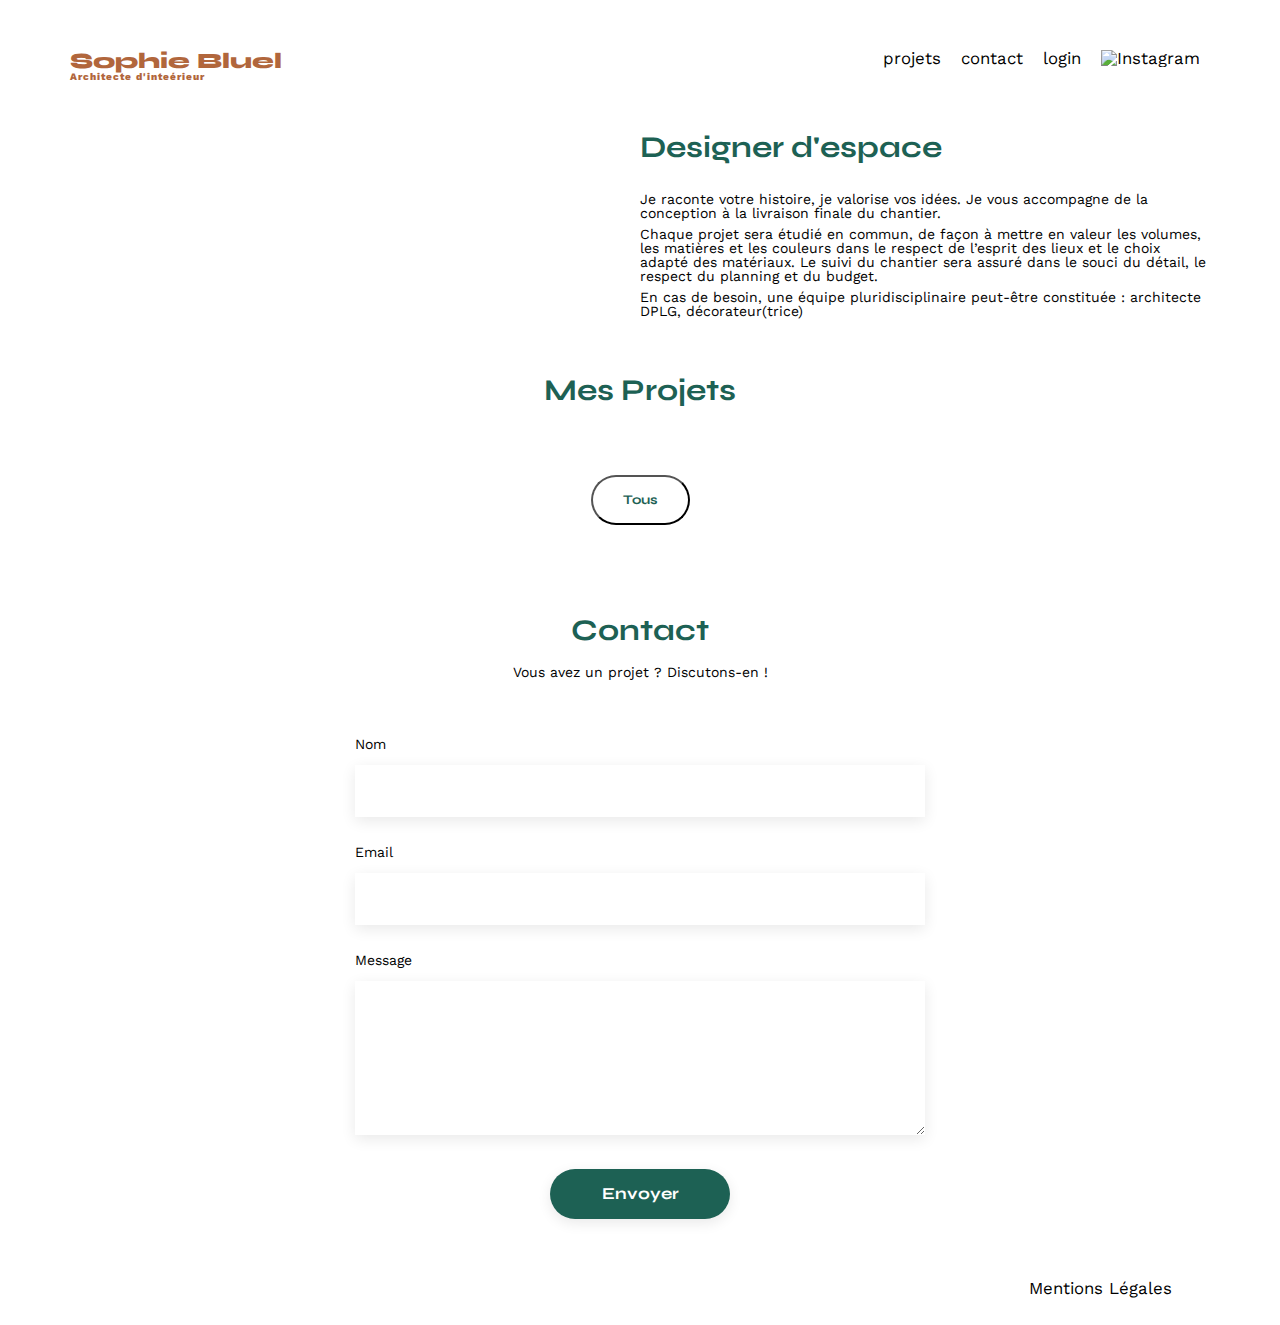
==== FrontEnd/index.html @ 2c7fe856 "feat: added filter buttons" ====
<!DOCTYPE html>
<html lang="fr">
<head>
	<meta charset="UTF-8">
	<title>Sophie Bluel - Architecte d'intérieur</title>
	<meta name="viewport" content="width=device-width, initial-scale=1.0">
	<link rel="preconnect" href="https://fonts.googleapis.com">
	<link rel="preconnect" href="https://fonts.gstatic.com" crossorigin>
	<link href="https://fonts.googleapis.com/css2?family=Syne:wght@700;800&family=Work+Sans&display=swap" rel="stylesheet">
	<meta name="description" content="">
	<link rel="stylesheet" href="./assets/style.css">
</head>
<body>
<header>
	<h1>Sophie Bluel <span>Architecte d'inteérieur</span></h1>
	<nav>
		<ul>
			<li>projets</li>
			<li>contact</li>
			<li>login</li>
			<li><img src="./assets/icons/instagram.png" alt="Instagram"></li>
		</ul>
	</nav>
</header>
<main>
	<section id="introduction">
		<figure>
			<img src="./assets/images/sophie-bluel.png" alt="">
		</figure>
		<article>
			<h2>Designer d'espace</h2>
			<p>Je raconte votre histoire, je valorise vos idées. Je vous accompagne de la conception à la livraison finale du chantier.</p>
			<p>Chaque projet sera étudié en commun, de façon à mettre en valeur les volumes, les matières et les couleurs dans le respect de l’esprit des lieux et le choix adapté des matériaux. Le suivi du chantier sera assuré dans le souci du détail, le respect du planning et du budget.</p>
			<p>En cas de besoin, une équipe pluridisciplinaire peut-être constituée : architecte DPLG, décorateur(trice)</p>
		</article>
	</section>
	<section id="portfolio">
		<h2>Mes Projets</h2>
		<div class="filters">
			<button>Tous</button>
			</div>
		<div class="gallery">
		</div>
	</section>
	<section id="contact">
		<h2>Contact</h2>
		<p>Vous avez un projet ? Discutons-en !</p>
		<form action="#" method="post">
			<label for="name">Nom</label>
			<input type="text" name="name" id="name">
			<label for="email">Email</label>
			<input type="email" name="email" id="email">
			<label for="message">Message</label>
			<textarea name="message" id="message" cols="30" rows="10"></textarea>
			<input type="submit" value="Envoyer">
		</form>
	</section>
</main>

<footer>
	<nav>
		<ul>
			<li>Mentions Légales</li>
		</ul>
	</nav>
</footer>
<script src="./script.js"></script>
</body>
</html>
---- FrontEnd/assets/style.css ----
/* http://meyerweb.com/eric/tools/css/reset/
   v2.0 | 20110126
   License: none (public domain)
*/

html, body, div, span, applet, object, iframe,
h1, h2, h3, h4, h5, h6, p, blockquote, pre,
a, abbr, acronym, address, big, cite, code,
del, dfn, em, img, ins, kbd, q, s, samp,
small, strike, strong, sub, sup, tt, var,
b, u, i, center,
dl, dt, dd, ol, ul, li,
fieldset, form, label, legend,
table, caption, tbody, tfoot, thead, tr, th, td,
article, aside, canvas, details, embed,
figure, figcaption, footer, header, hgroup,
menu, nav, output, ruby, section, summary,
time, mark, audio, video {
	margin: 0;
	padding: 0;
	border: 0;
	font-size: 100%;
	font: inherit;
	vertical-align: baseline;
}
/* HTML5 display-role reset for older browsers */
article, aside, details, figcaption, figure,
footer, header, hgroup, menu, nav, section {
	display: block;
}
body {
	line-height: 1;
}
ol, ul {
	list-style: none;
}
blockquote, q {
	quotes: none;
}
blockquote:before, blockquote:after,
q:before, q:after {
	content: '';
	content: none;
}
table {
	border-collapse: collapse;
	border-spacing: 0;
}
/** end reset css**/
body {
	max-width: 1140px;
	margin:auto;
	font-family: 'Work Sans' ;
	font-size: 14px;
}
header {
	display: flex;
	justify-content: space-between;
	margin: 50px 0
}
section {
	margin: 50px 0
}

h1{
	display: flex;
	flex-direction: column;
	font-family: 'Syne';
	font-size: 22px;
	font-weight: 800;
	color: #B1663C
}

h1 > span {
	font-family: 'Work Sans';
	font-size:10px;
	letter-spacing: 0.1em;
;
}

h2{
	font-family: 'Syne';
	font-weight: 700;
	font-size: 30px;
	color: #1D6154
}
nav ul {
	display: flex;
	align-items: center;
	list-style-type: none;

}
nav li {
	padding: 0 10px;
	font-size: 1.2em;
}

li:hover {
	color: #B1663C;
}
#introduction {
	display: flex;
	align-items: center;
}
#introduction figure {
	flex: 1
}
#introduction img {
	display: block;
	margin: auto;
	width: 80%;
}

#introduction article {
	flex: 1
}
#introduction h2 {
	margin-bottom: 1em;
}

#introduction p {
	margin-bottom: 0.5em;
}
#portfolio h2 {
	text-align: center;
	margin-bottom: 1em;
}
.gallery {
	width: 100%;
	display: grid;
	grid-template-columns: 1fr 1fr 1fr;
	grid-column-gap: 20px;
	grid-row-gap: 20px;
}

.gallery img {
	width: 100%;

}

.filters{
	display: flex;
	justify-content: center;
	gap: 10px;
}

#portfolio button{
	height: 50px;
	width: auto;
	font-family: 'Syne';
	font-weight: 700;
	color: #1D6154;
	background-color: white;
	text-align: center;
	border-radius: 60px;
	padding: 8px 30px 8px 30px;
	margin: 40px 0px 40px 0px;
}

.hidden {
	display: none;
}

#contact {
	width: 50%;
margin: auto;
}
#contact > * {
	text-align: center;

}
#contact h2{
	margin-bottom: 20px;
}
#contact form {
	text-align: left;
	margin-top:30px;
	display: flex;
	flex-direction: column;
}

#contact input {
	height: 50px;
	font-size: 1.2em;
	border: none;
	box-shadow: 0px 4px 14px rgba(0, 0, 0, 0.09);
}
#contact label {
	margin: 2em 0 1em 0;
}
#contact textarea {
	border: none;
	box-shadow: 0px 4px 14px rgba(0, 0, 0, 0.09);
}

input[type="submit"]{
	font-family: 'Syne';
	font-weight: 700;
	color: white;
	background-color: #1D6154;
	margin : 2em auto ;
	width: 180px;
	text-align: center;
	border-radius: 60px ;
}

footer nav ul {
	display: flex;
	justify-content: flex-end;
	margin: 2em
}
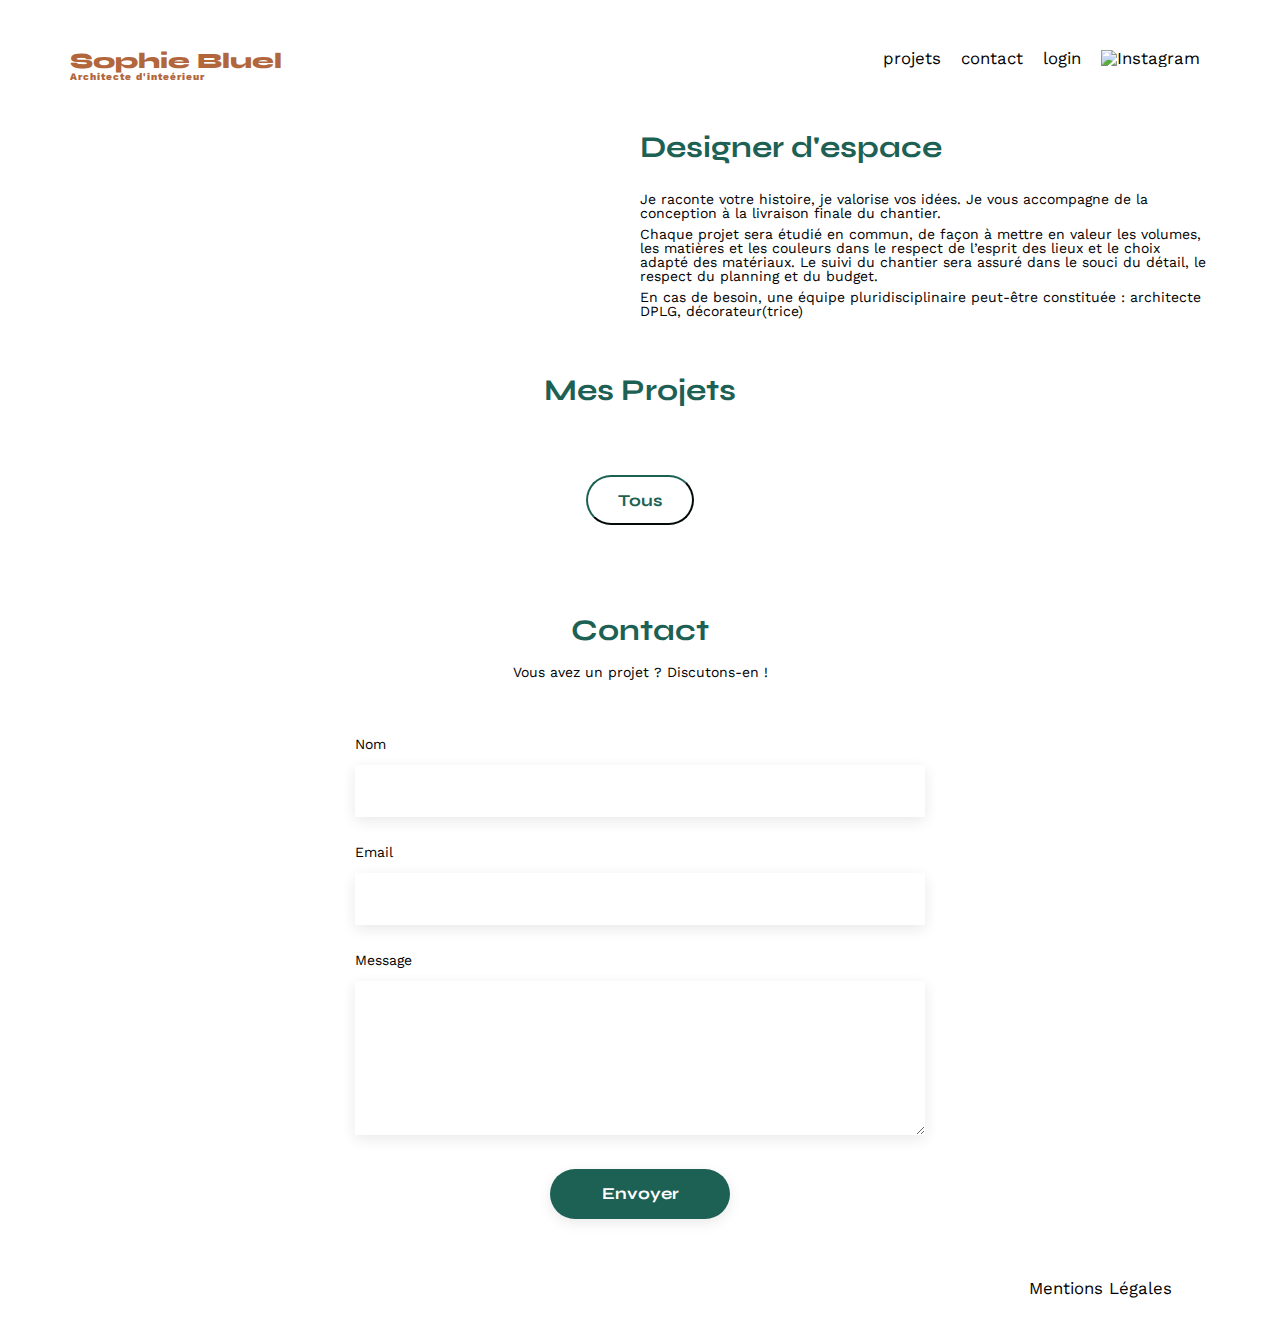
==== commit 1a7b5035: "feat: made filter buttons functional" ====
--- a/FrontEnd/index.html
+++ b/FrontEnd/index.html
@@ -37,7 +37,7 @@
 	<section id="portfolio">
 		<h2>Mes Projets</h2>
 		<div class="filters">
-			<button>Tous</button>
+			<button class="filterbtn" id="*">Tous</button>
 			</div>
 		<div class="gallery">
 		</div>
--- a/FrontEnd/assets/style.css
+++ b/FrontEnd/assets/style.css
@@ -144,17 +144,25 @@
 	gap: 10px;
 }
 
-#portfolio button{
+#portfolio .filterbtn {
 	height: 50px;
 	width: auto;
 	font-family: 'Syne';
 	font-weight: 700;
+	font-size: 1.2em;
 	color: #1D6154;
+	border-color: #1D6154;
 	background-color: white;
 	text-align: center;
 	border-radius: 60px;
 	padding: 8px 30px 8px 30px;
 	margin: 40px 0px 40px 0px;
+}
+
+#portfolio .filterbtn.active{
+	color: white;
+	background-color: #1D6154;
+	border-color: #1D6154;
 }
 
 .hidden {
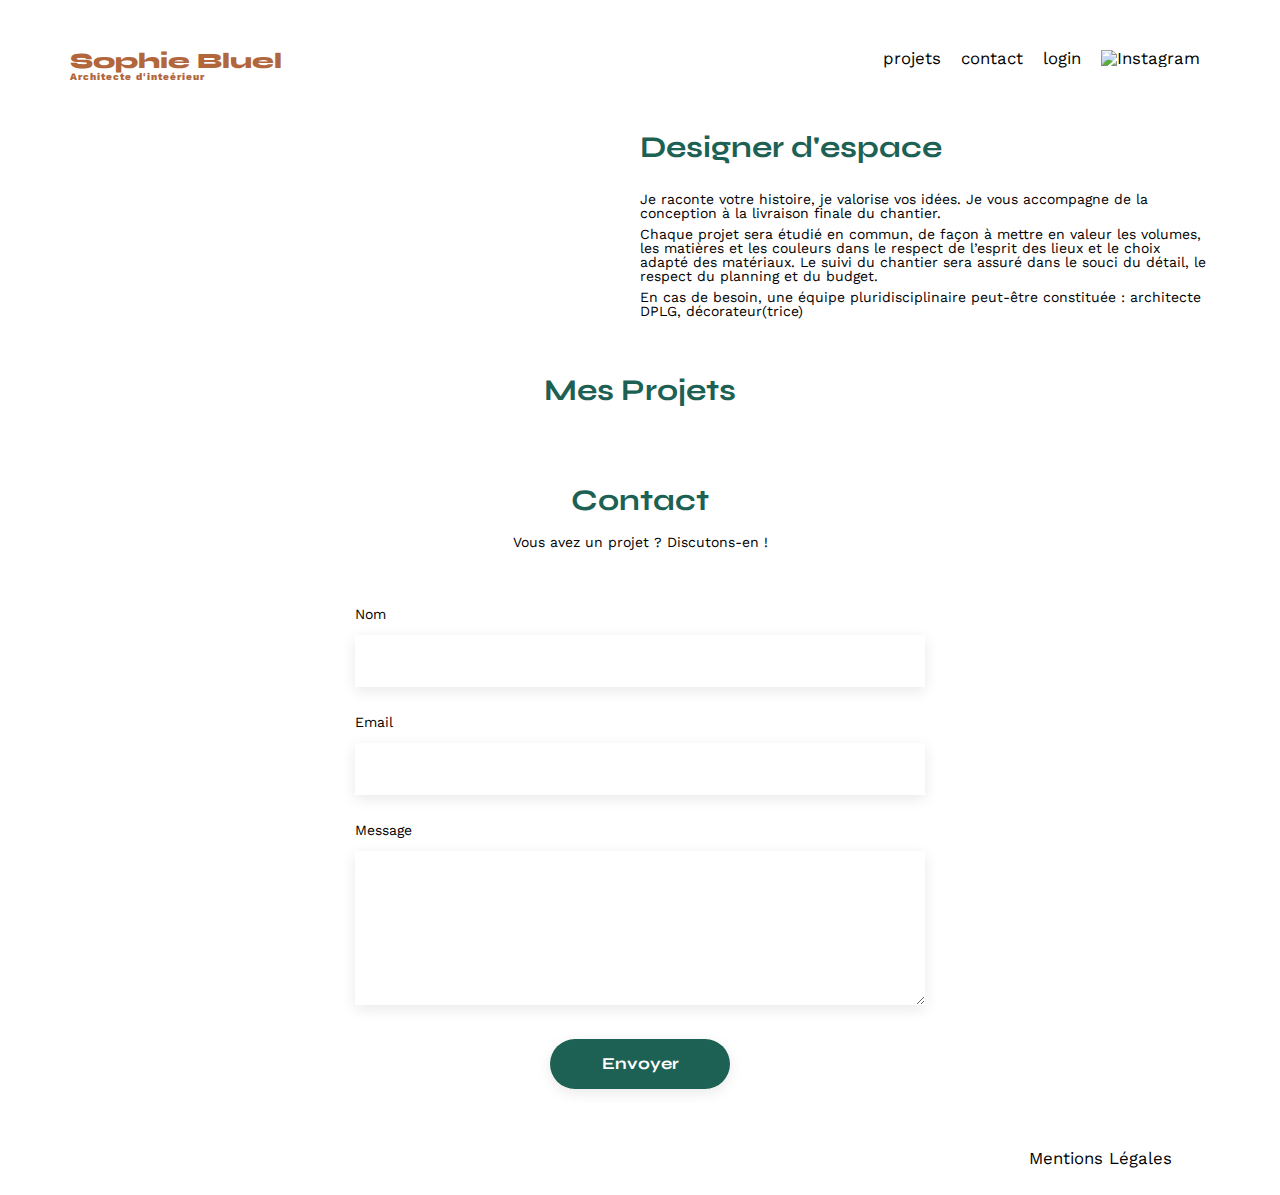
==== commit 2abb9685: "fix: optimized script code and started login page" ====
--- a/FrontEnd/index.html
+++ b/FrontEnd/index.html
@@ -37,7 +37,6 @@
 	<section id="portfolio">
 		<h2>Mes Projets</h2>
 		<div class="filters">
-			<button class="filterbtn" id="*">Tous</button>
 			</div>
 		<div class="gallery">
 		</div>
@@ -64,6 +63,6 @@
 		</ul>
 	</nav>
 </footer>
-<script src="./script.js"></script>
+<script type="module" src="./script.js"></script>
 </body>
 </html>
--- a/FrontEnd/assets/style.css
+++ b/FrontEnd/assets/style.css
@@ -201,6 +201,43 @@
 	box-shadow: 0px 4px 14px rgba(0, 0, 0, 0.09);
 }
 
+#login {
+	width: 50%;
+margin: auto;
+}
+#login > * {
+	text-align: center;
+
+}
+#login h2{
+	margin-bottom: 20px;
+}
+#login form {
+	text-align: left;
+	margin-top:30px;
+	display: flex;
+	flex-direction: column;
+}
+
+#login input {
+	height: 50px;
+	font-size: 1.2em;
+	border: none;
+	box-shadow: 0px 4px 14px rgba(0, 0, 0, 0.09);
+}
+#login label {
+	margin: 2em 0 1em 0;
+}
+#login textarea {
+	border: none;
+	box-shadow: 0px 4px 14px rgba(0, 0, 0, 0.09);
+}
+#login a{
+	margin: 1em auto;
+	color: black;
+	text-decoration: underline;
+}
+
 input[type="submit"]{
 	font-family: 'Syne';
 	font-weight: 700;
@@ -215,6 +252,6 @@
 footer nav ul {
 	display: flex;
 	justify-content: flex-end;
-	margin: 2em
-}
-
+	margin: 2em;
+}
+
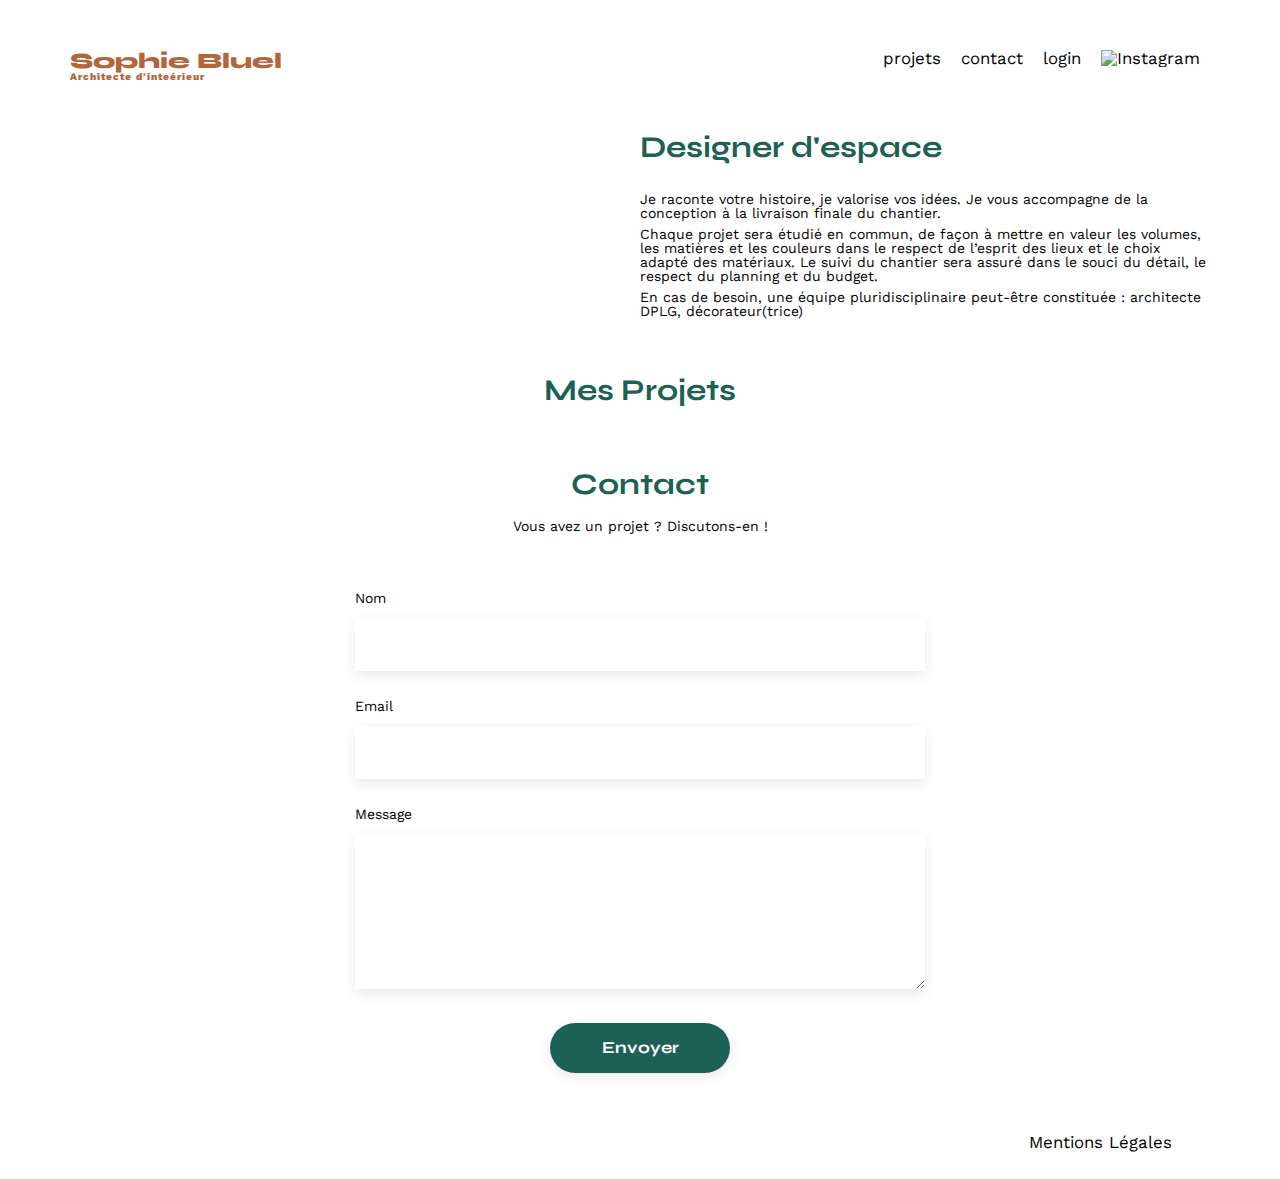
==== commit 8a60b24d: "feat: updated login page and admin homepage" ====
--- a/FrontEnd/index.html
+++ b/FrontEnd/index.html
@@ -1,68 +1,88 @@
 <!DOCTYPE html>
 <html lang="fr">
-<head>
-	<meta charset="UTF-8">
-	<title>Sophie Bluel - Architecte d'intérieur</title>
-	<meta name="viewport" content="width=device-width, initial-scale=1.0">
-	<link rel="preconnect" href="https://fonts.googleapis.com">
-	<link rel="preconnect" href="https://fonts.gstatic.com" crossorigin>
-	<link href="https://fonts.googleapis.com/css2?family=Syne:wght@700;800&family=Work+Sans&display=swap" rel="stylesheet">
-	<meta name="description" content="">
-	<link rel="stylesheet" href="./assets/style.css">
-</head>
-<body>
-<header>
-	<h1>Sophie Bluel <span>Architecte d'inteérieur</span></h1>
-	<nav>
-		<ul>
-			<li>projets</li>
-			<li>contact</li>
-			<li>login</li>
-			<li><img src="./assets/icons/instagram.png" alt="Instagram"></li>
-		</ul>
-	</nav>
-</header>
-<main>
-	<section id="introduction">
-		<figure>
-			<img src="./assets/images/sophie-bluel.png" alt="">
-		</figure>
-		<article>
-			<h2>Designer d'espace</h2>
-			<p>Je raconte votre histoire, je valorise vos idées. Je vous accompagne de la conception à la livraison finale du chantier.</p>
-			<p>Chaque projet sera étudié en commun, de façon à mettre en valeur les volumes, les matières et les couleurs dans le respect de l’esprit des lieux et le choix adapté des matériaux. Le suivi du chantier sera assuré dans le souci du détail, le respect du planning et du budget.</p>
-			<p>En cas de besoin, une équipe pluridisciplinaire peut-être constituée : architecte DPLG, décorateur(trice)</p>
-		</article>
-	</section>
-	<section id="portfolio">
-		<h2>Mes Projets</h2>
-		<div class="filters">
+  <head>
+    <meta charset="UTF-8" />
+    <title>Sophie Bluel - Architecte d'intérieur</title>
+    <meta name="viewport" content="width=device-width, initial-scale=1.0" />
+    <link rel="preconnect" href="https://fonts.googleapis.com" />
+    <link rel="preconnect" href="https://fonts.gstatic.com" crossorigin />
+    <link
+      href="https://fonts.googleapis.com/css2?family=Syne:wght@700;800&family=Work+Sans&display=swap"
+      rel="stylesheet"
+    />
+    <meta name="description" content="" />
+    <link rel="stylesheet" href="./assets/style.css" />
+
+    <script
+      src="https://kit.fontawesome.com/2e2c581dfe.js"
+      crossorigin="anonymous"
+    ></script>
+  </head>
+  <body>
+    <header>
+      <h1>Sophie Bluel <span>Architecte d'inteérieur</span></h1>
+      <nav>
+        <ul>
+          <li>projets</li>
+          <li>contact</li>
+          <li>login</li>
+          <li><img src="./assets/icons/instagram.png" alt="Instagram" /></li>
+        </ul>
+      </nav>
+    </header>
+    <main>
+      <section id="introduction">
+        <figure>
+          <img src="./assets/images/sophie-bluel.png" alt="" />
+        </figure>
+        <article>
+          <h2>Designer d'espace</h2>
+          <p>
+            Je raconte votre histoire, je valorise vos idées. Je vous accompagne
+            de la conception à la livraison finale du chantier.
+          </p>
+          <p>
+            Chaque projet sera étudié en commun, de façon à mettre en valeur les
+            volumes, les matières et les couleurs dans le respect de l’esprit
+            des lieux et le choix adapté des matériaux. Le suivi du chantier
+            sera assuré dans le souci du détail, le respect du planning et du
+            budget.
+          </p>
+          <p>
+            En cas de besoin, une équipe pluridisciplinaire peut-être constituée
+            : architecte DPLG, décorateur(trice)
+          </p>
+        </article>
+      </section>
+      <section id="portfolio">
+			<div class="title">
+        <h2>Mes Projets</h2>
 			</div>
-		<div class="gallery">
-		</div>
-	</section>
-	<section id="contact">
-		<h2>Contact</h2>
-		<p>Vous avez un projet ? Discutons-en !</p>
-		<form action="#" method="post">
-			<label for="name">Nom</label>
-			<input type="text" name="name" id="name">
-			<label for="email">Email</label>
-			<input type="email" name="email" id="email">
-			<label for="message">Message</label>
-			<textarea name="message" id="message" cols="30" rows="10"></textarea>
-			<input type="submit" value="Envoyer">
-		</form>
-	</section>
-</main>
+        <div class="filters"></div>
+        <div class="gallery"></div>
+      </section>
+      <section id="contact">
+        <h2>Contact</h2>
+        <p>Vous avez un projet ? Discutons-en !</p>
+        <form action="#" method="post">
+          <label for="name">Nom</label>
+          <input type="text" name="name" id="name" />
+          <label for="email">Email</label>
+          <input type="email" name="email" id="email" />
+          <label for="message">Message</label>
+          <textarea name="message" id="message" cols="30" rows="10"></textarea>
+          <input type="submit" value="Envoyer" />
+        </form>
+      </section>
+    </main>
 
-<footer>
-	<nav>
-		<ul>
-			<li>Mentions Légales</li>
-		</ul>
-	</nav>
-</footer>
-<script type="module" src="./script.js"></script>
-</body>
+    <footer>
+      <nav>
+        <ul>
+          <li>Mentions Légales</li>
+        </ul>
+      </nav>
+    </footer>
+    <script type="module" src="./script.js"></script>
+  </body>
 </html>
--- a/FrontEnd/assets/style.css
+++ b/FrontEnd/assets/style.css
@@ -3,255 +3,379 @@
    License: none (public domain)
 */
 
-html, body, div, span, applet, object, iframe,
-h1, h2, h3, h4, h5, h6, p, blockquote, pre,
-a, abbr, acronym, address, big, cite, code,
-del, dfn, em, img, ins, kbd, q, s, samp,
-small, strike, strong, sub, sup, tt, var,
-b, u, i, center,
-dl, dt, dd, ol, ul, li,
-fieldset, form, label, legend,
-table, caption, tbody, tfoot, thead, tr, th, td,
-article, aside, canvas, details, embed,
-figure, figcaption, footer, header, hgroup,
-menu, nav, output, ruby, section, summary,
-time, mark, audio, video {
-	margin: 0;
-	padding: 0;
-	border: 0;
-	font-size: 100%;
-	font: inherit;
-	vertical-align: baseline;
+html,
+body,
+div,
+span,
+applet,
+object,
+iframe,
+h1,
+h2,
+h3,
+h4,
+h5,
+h6,
+p,
+blockquote,
+pre,
+a,
+abbr,
+acronym,
+address,
+big,
+cite,
+code,
+del,
+dfn,
+em,
+img,
+ins,
+kbd,
+q,
+s,
+samp,
+small,
+strike,
+strong,
+sub,
+sup,
+tt,
+var,
+b,
+u,
+i,
+center,
+dl,
+dt,
+dd,
+ol,
+ul,
+li,
+fieldset,
+form,
+label,
+legend,
+table,
+caption,
+tbody,
+tfoot,
+thead,
+tr,
+th,
+td,
+article,
+aside,
+canvas,
+details,
+embed,
+figure,
+figcaption,
+footer,
+header,
+hgroup,
+menu,
+nav,
+output,
+ruby,
+section,
+summary,
+time,
+mark,
+audio,
+video {
+  margin: 0;
+  padding: 0;
+  border: 0;
+  font-size: 100%;
+  font: inherit;
+  vertical-align: baseline;
 }
 /* HTML5 display-role reset for older browsers */
-article, aside, details, figcaption, figure,
-footer, header, hgroup, menu, nav, section {
-	display: block;
+article,
+aside,
+details,
+figcaption,
+figure,
+footer,
+header,
+hgroup,
+menu,
+nav,
+section {
+  display: block;
 }
 body {
-	line-height: 1;
-}
-ol, ul {
-	list-style: none;
-}
-blockquote, q {
-	quotes: none;
-}
-blockquote:before, blockquote:after,
-q:before, q:after {
-	content: '';
-	content: none;
+  line-height: 1;
+}
+ol,
+ul {
+  list-style: none;
+}
+blockquote,
+q {
+  quotes: none;
+}
+blockquote:before,
+blockquote:after,
+q:before,
+q:after {
+  content: "";
+  content: none;
 }
 table {
-	border-collapse: collapse;
-	border-spacing: 0;
+  border-collapse: collapse;
+  border-spacing: 0;
 }
 /** end reset css**/
 body {
-	max-width: 1140px;
-	margin:auto;
-	font-family: 'Work Sans' ;
-	font-size: 14px;
+  max-width: 1140px;
+  margin: auto;
+  font-family: "Work Sans";
+  font-size: 14px;
 }
 header {
-	display: flex;
-	justify-content: space-between;
-	margin: 50px 0
+  display: flex;
+  justify-content: space-between;
+  margin: 50px 0;
 }
 section {
-	margin: 50px 0
-}
-
-h1{
-	display: flex;
-	flex-direction: column;
-	font-family: 'Syne';
-	font-size: 22px;
-	font-weight: 800;
-	color: #B1663C
+  margin: 50px 0;
+}
+
+h1 {
+  display: flex;
+  flex-direction: column;
+  font-family: "Syne";
+  font-size: 22px;
+  font-weight: 800;
+  color: #b1663c;
 }
 
 h1 > span {
-	font-family: 'Work Sans';
-	font-size:10px;
-	letter-spacing: 0.1em;
-;
-}
-
-h2{
-	font-family: 'Syne';
-	font-weight: 700;
-	font-size: 30px;
-	color: #1D6154
+  font-family: "Work Sans";
+  font-size: 10px;
+  letter-spacing: 0.1em;
+}
+
+h2 {
+  font-family: "Syne";
+  font-weight: 700;
+  font-size: 30px;
+  color: #1d6154;
 }
 nav ul {
-	display: flex;
-	align-items: center;
-	list-style-type: none;
-
+  display: flex;
+  align-items: center;
+  list-style-type: none;
 }
 nav li {
-	padding: 0 10px;
-	font-size: 1.2em;
+  padding: 0 10px;
+  font-size: 1.2em;
 }
 
 li:hover {
-	color: #B1663C;
-}
+  color: #b1663c;
+}
+
+.banner {
+  display: flex;
+  background-color: black;
+  color: white;
+  justify-content: center;
+  align-items: center;
+  padding: 10px 10px;
+  gap: 5px;
+}
+
+.bannerbtn {
+  width: auto;
+  font-family: "Syne";
+  background-color: white;
+  color: black;
+  text-align: center;
+  border-radius: 60px;
+  padding: 10px 10px 10px 10px;
+}
+
 #introduction {
-	display: flex;
-	align-items: center;
+  display: flex;
+  align-items: center;
 }
 #introduction figure {
-	flex: 1
+  flex: 1;
 }
 #introduction img {
-	display: block;
-	margin: auto;
-	width: 80%;
+  display: block;
+  margin: auto;
+  width: 80%;
 }
 
 #introduction article {
-	flex: 1
+  flex: 1;
 }
 #introduction h2 {
-	margin-bottom: 1em;
+  margin-bottom: 1em;
 }
 
 #introduction p {
-	margin-bottom: 0.5em;
-}
+  margin-bottom: 0.5em;
+}
+
+#introduction .editbtn{
+  padding-left: 60px;
+  padding-top: 10px;
+  display: flex;
+  align-items: center;
+  gap: 5px;
+  cursor: pointer;
+}
+
 #portfolio h2 {
-	text-align: center;
-	margin-bottom: 1em;
+  text-align: center;
 }
 .gallery {
-	width: 100%;
-	display: grid;
-	grid-template-columns: 1fr 1fr 1fr;
-	grid-column-gap: 20px;
-	grid-row-gap: 20px;
+  width: 100%;
+  display: grid;
+  grid-template-columns: 1fr 1fr 1fr;
+  grid-column-gap: 20px;
+  grid-row-gap: 20px;
 }
 
 .gallery img {
-	width: 100%;
-
-}
-
-.filters{
-	display: flex;
-	justify-content: center;
-	gap: 10px;
+  width: 100%;
+}
+
+.filters {
+  display: flex;
+  justify-content: center;
+  gap: 10px;
+}
+
+#portfolio .title{
+  display: flex;
+  align-items: center;
+  justify-content: center;
+  gap: 20px;
+  margin-bottom: 1em;
+}
+
+#portfolio .editbtn{
+  display: flex;
+  align-items: center;
+  gap: 5px;
+  cursor: pointer;
 }
 
 #portfolio .filterbtn {
-	height: 50px;
-	width: auto;
-	font-family: 'Syne';
-	font-weight: 700;
-	font-size: 1.2em;
-	color: #1D6154;
-	border-color: #1D6154;
-	background-color: white;
-	text-align: center;
-	border-radius: 60px;
-	padding: 8px 30px 8px 30px;
-	margin: 40px 0px 40px 0px;
-}
-
-#portfolio .filterbtn.active{
-	color: white;
-	background-color: #1D6154;
-	border-color: #1D6154;
+  height: 50px;
+  width: auto;
+  font-family: "Syne";
+  font-weight: 700;
+  font-size: 1.2em;
+  color: #1d6154;
+  border-color: #1d6154;
+  background-color: white;
+  text-align: center;
+  border-radius: 60px;
+  padding: 8px 30px 8px 30px;
+  margin: 40px 0px 40px 0px;
+}
+
+#portfolio .filterbtn.active {
+  color: white;
+  background-color: #1d6154;
+  border-color: #1d6154;
 }
 
 .hidden {
-	display: none;
+  display: none;
+}
+
+.error {
+  color: red;
 }
 
 #contact {
-	width: 50%;
-margin: auto;
+  width: 50%;
+  margin: auto;
 }
 #contact > * {
-	text-align: center;
-
-}
-#contact h2{
-	margin-bottom: 20px;
+  text-align: center;
+}
+#contact h2 {
+  margin-bottom: 20px;
 }
 #contact form {
-	text-align: left;
-	margin-top:30px;
-	display: flex;
-	flex-direction: column;
+  text-align: left;
+  margin-top: 30px;
+  display: flex;
+  flex-direction: column;
 }
 
 #contact input {
-	height: 50px;
-	font-size: 1.2em;
-	border: none;
-	box-shadow: 0px 4px 14px rgba(0, 0, 0, 0.09);
+  height: 50px;
+  font-size: 1.2em;
+  border: none;
+  box-shadow: 0px 4px 14px rgba(0, 0, 0, 0.09);
 }
 #contact label {
-	margin: 2em 0 1em 0;
+  margin: 2em 0 1em 0;
 }
 #contact textarea {
-	border: none;
-	box-shadow: 0px 4px 14px rgba(0, 0, 0, 0.09);
+  border: none;
+  box-shadow: 0px 4px 14px rgba(0, 0, 0, 0.09);
 }
 
 #login {
-	width: 50%;
-margin: auto;
+  width: 50%;
+  margin: auto;
 }
 #login > * {
-	text-align: center;
-
-}
-#login h2{
-	margin-bottom: 20px;
+  text-align: center;
+}
+#login h2 {
+  margin-bottom: 20px;
 }
 #login form {
-	text-align: left;
-	margin-top:30px;
-	display: flex;
-	flex-direction: column;
+  text-align: left;
+  margin-top: 30px;
+  display: flex;
+  flex-direction: column;
 }
 
 #login input {
-	height: 50px;
-	font-size: 1.2em;
-	border: none;
-	box-shadow: 0px 4px 14px rgba(0, 0, 0, 0.09);
+  height: 50px;
+  font-size: 1.2em;
+  border: none;
+  box-shadow: 0px 4px 14px rgba(0, 0, 0, 0.09);
 }
 #login label {
-	margin: 2em 0 1em 0;
+  margin: 2em 0 1em 0;
 }
 #login textarea {
-	border: none;
-	box-shadow: 0px 4px 14px rgba(0, 0, 0, 0.09);
-}
-#login a{
-	margin: 1em auto;
-	color: black;
-	text-decoration: underline;
-}
-
-input[type="submit"]{
-	font-family: 'Syne';
-	font-weight: 700;
-	color: white;
-	background-color: #1D6154;
-	margin : 2em auto ;
-	width: 180px;
-	text-align: center;
-	border-radius: 60px ;
+  border: none;
+  box-shadow: 0px 4px 14px rgba(0, 0, 0, 0.09);
+}
+#login a {
+  margin: 1em auto;
+  color: black;
+  text-decoration: underline;
+}
+
+input[type="submit"] {
+  font-family: "Syne";
+  font-weight: 700;
+  color: white;
+  background-color: #1d6154;
+  margin: 2em auto;
+  width: 180px;
+  text-align: center;
+  border-radius: 60px;
 }
 
 footer nav ul {
-	display: flex;
-	justify-content: flex-end;
-	margin: 2em;
-}
-
+  display: flex;
+  justify-content: flex-end;
+  margin: 2em;
+}
